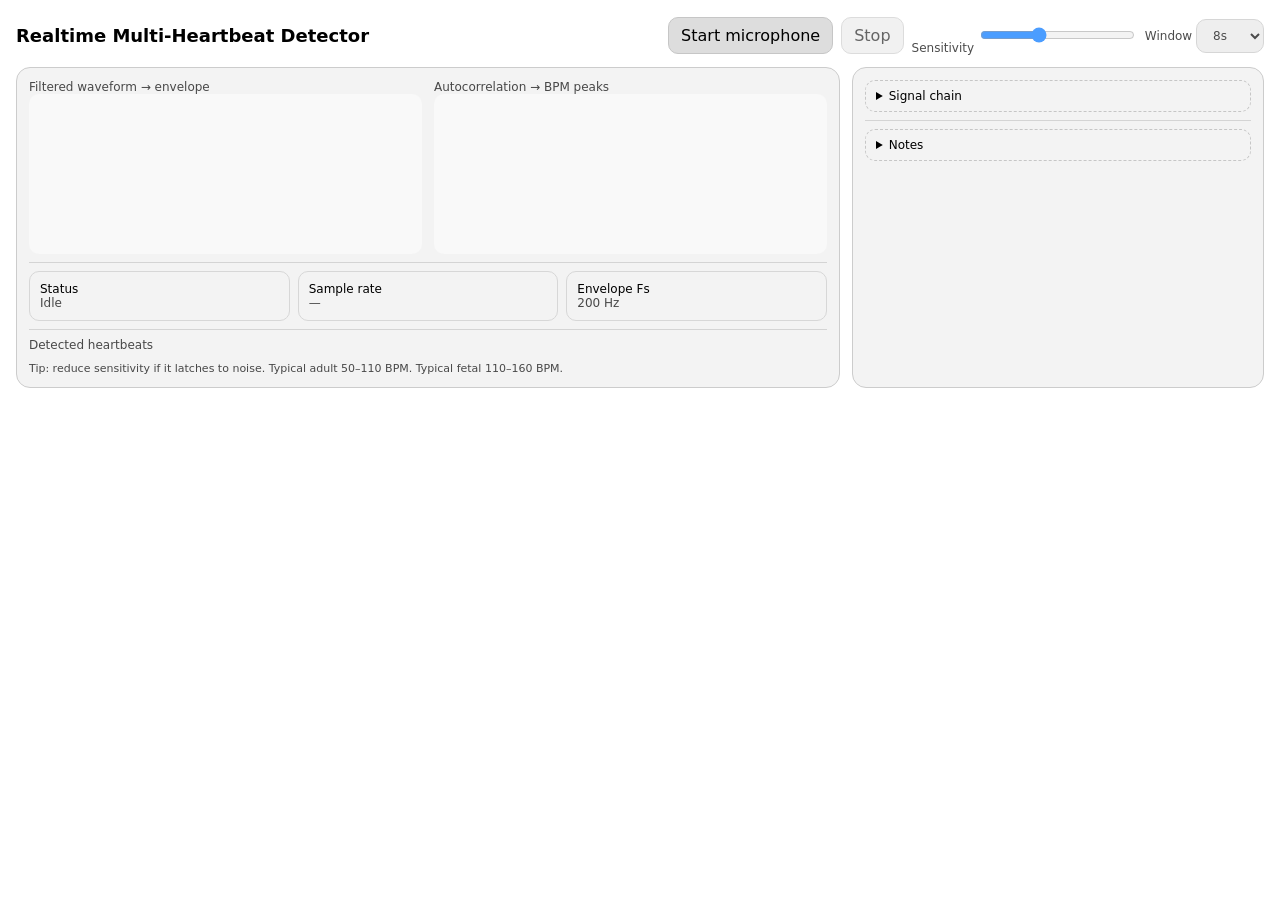
==== src/index.html @ e3c97d7a "Cleanup repo" ====
<!DOCTYPE html>
<html lang="en">
<head>
  <meta charset="utf-8" />
  <title>Realtime Multi-Heartbeat Detector (WebAudio)</title>
  <meta name="viewport" content="width=device-width,initial-scale=1" />
  <link rel="stylesheet" href="./styles.css" />
</head>
<body>
  <!-- Not a medical device. Demonstration only. Place mic close to chest or use stethoscope tube to mic adapter. -->
  <header>
    <h1>Realtime Multi-Heartbeat Detector</h1>
    <div class="controls">
      <button id="startBtn" class="primary">Start microphone</button>
      <button id="stopBtn" disabled>Stop</button>
      <label class="small muted">Sensitivity
        <input id="sens" type="range" min="0.5" max="2.0" step="0.01" value="1.0" />
      </label>
      <label class="small muted">Window
        <select id="winSec">
          <option value="6">6s</option>
          <option value="8" selected>8s</option>
          <option value="10">10s</option>
          <option value="12">12s</option>
        </select>
      </label>
    </div>
  </header>

  <div class="row">
    <div class="panel">
      <div class="grid">
        <div>
          <div class="small muted">Filtered waveform → envelope</div>
          <canvas id="wave"></canvas>
        </div>
        <div>
          <div class="small muted">Autocorrelation → BPM peaks</div>
          <canvas id="acf"></canvas>
        </div>
      </div>
      <div class="sep"></div>
      <div class="stats">
        <div class="stat small"><div>Status</div><div id="status" class="muted">Idle</div></div>
        <div class="stat small"><div>Sample rate</div><div id="sr" class="muted">—</div></div>
        <div class="stat small"><div>Envelope Fs</div><div id="efs" class="muted">200 Hz</div></div>
      </div>
      <div class="sep"></div>
      <div class="small muted">Detected heartbeats</div>
      <div id="beats" class="beats"></div>
      <div class="footer">Tip: reduce sensitivity if it latches to noise. Typical adult 50–110 BPM. Typical fetal 110–160 BPM.</div>
    </div>
    <div class="panel small">
      <details>
        <summary>Signal chain</summary>
        <ul>
          <li>Mic → high-pass 20 Hz → low-pass 150 Hz</li>
          <li>AudioWorklet extracts rectified, smoothed envelope at 200 Hz</li>
          <li>Sliding window autocorrelation → multi-peak pick in 40–210 BPM</li>
          <li>Harmonic suppression around ×2</li>
        </ul>
      </details>
      <div class="sep"></div>
      <details>
        <summary>Notes</summary>
        <ul>
          <li>Use quiet room. Touch mic to chest or surface coupled to body.</li>
          <li>Laptop mics often high-pass. External mic or stethoscope adapter helps.</li>
          <li>Demo only. Not for diagnosis.</li>
        </ul>
      </details>
    </div>
  </div>

  <script src="./app.js" defer></script>

</body>
</html>
---- src/styles.css ----
:root { color-scheme: dark light; }
* { box-sizing: border-box; }
body {
  margin: 0; padding: 16px; font-family: ui-sans-serif, system-ui, -apple-system, Segoe UI, Roboto, Arial, "Apple Color Emoji","Segoe UI Emoji";
  background: canvas; color: canvastext;
}
header { display:flex; align-items:center; justify-content:space-between; gap: 12px; flex-wrap: wrap; }
h1 { font-size: 18px; margin: 0; font-weight: 600; }
.controls { display:flex; gap:8px; align-items:center; flex-wrap: wrap; }
button, input[type="range"], select {
  border: 1px solid color-mix(in lch, canvastext 20%, canvas);
  background: color-mix(in lch, canvas 92%, canvastext);
  color: canvastext; border-radius: 10px; padding: 8px 12px; font: inherit;
}
button.primary { background: color-mix(in lch, canvastext 12%, canvas); }
button:disabled { opacity: .6; cursor: not-allowed; }
.row { display:grid; grid-template-columns: 1fr; gap: 12px; margin-top: 12px; }
@media (min-width: 900px) { .row { grid-template-columns: 2fr 1fr; } }
.panel {
  border: 1px solid color-mix(in lch, canvastext 18%, canvas);
  border-radius: 14px; padding: 12px; background: color-mix(in lch, canvas 96%, canvastext);
}
.grid { display:grid; grid-template-columns: 1fr; gap: 12px; }
@media (min-width: 720px) { .grid { grid-template-columns: 1fr 1fr; } }
canvas { width: 100%; height: 160px; display:block; border-radius: 10px; background: color-mix(in lch, canvas 98%, canvastext); }
.stats { display:grid; grid-template-columns: repeat(3, minmax(0,1fr)); gap:8px; }
.stat { padding:10px; border-radius:10px; background: color-mix(in lch, canvas 96%, canvastext); border: 1px solid color-mix(in lch, canvastext 14%, canvas); }
.beats { display:flex; gap:10px; flex-wrap: wrap; }
.chip {
  padding:10px 12px; border-radius: 999px; border:1px solid color-mix(in lch, canvastext 20%, canvas);
  background: color-mix(in lch, canvas 94%, canvastext); display:flex; align-items:center; gap:8px;
}
.bpm { font-weight:700; font-feature-settings:"tnum"; }
.conf { opacity:.8; font-size: 12px; }
.badge { font-size: 11px; padding: 2px 6px; border-radius: 8px; border:1px solid transparent; }
.ok { background: color-mix(in lch, green 15%, canvas); border-color: color-mix(in lch, green 25%, canvas); }
.warn { background: color-mix(in lch, orange 15%, canvas); border-color: color-mix(in lch, orange 25%, canvas); }
.err { background: color-mix(in lch, red 15%, canvas); border-color: color-mix(in lch, red 25%, canvas); }
.muted { opacity: .7 }
.sep { height:1px; background: color-mix(in lch, canvastext 15%, canvas); margin: 8px 0; }
.small { font-size: 12px; }
.footer { margin-top: 10px; font-size: 11px; opacity: .7 }
details { border: 1px dashed color-mix(in lch, canvastext 20%, canvas); border-radius: 10px; padding:8px 10px; }
summary { cursor: pointer; }
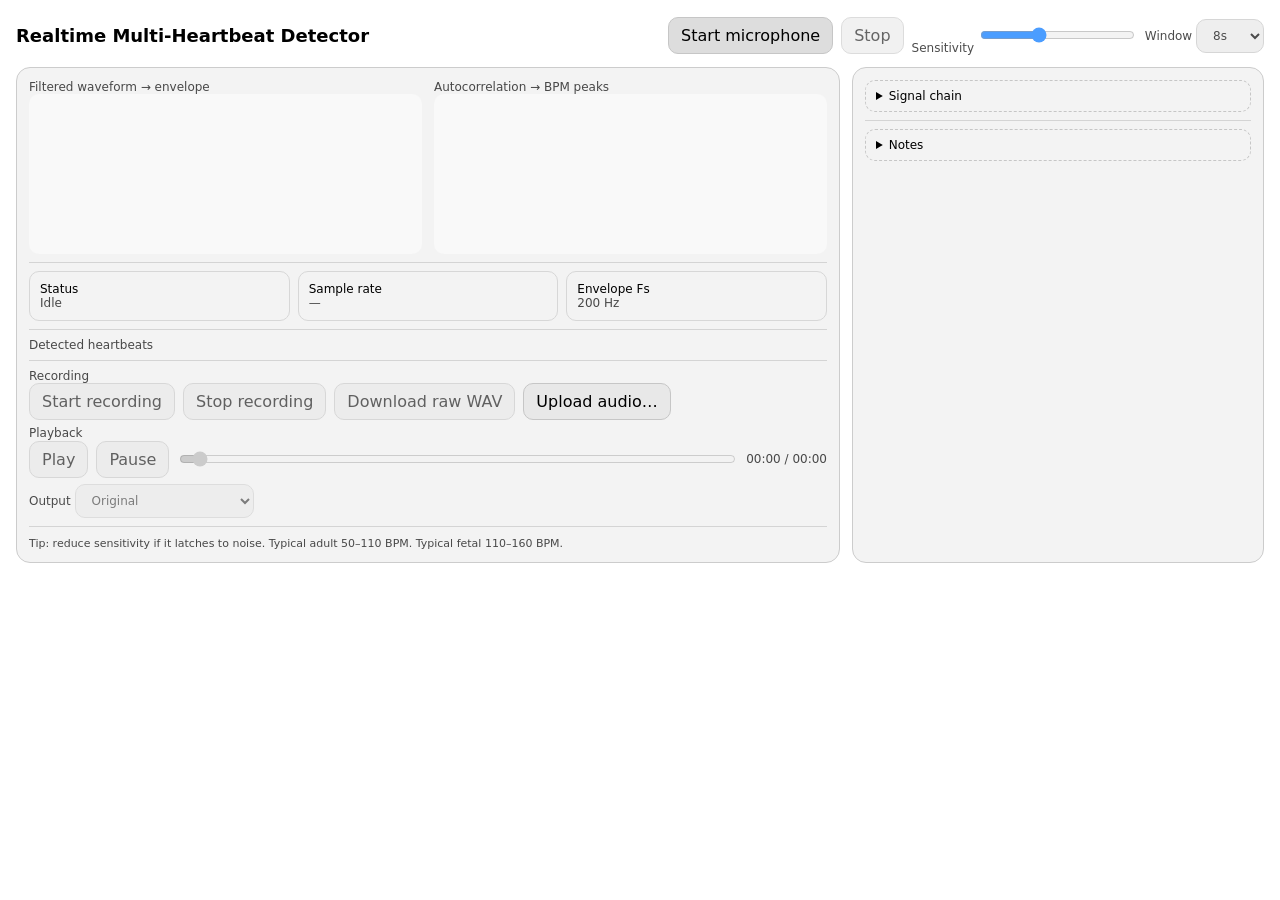
==== commit 8f155a23: "Add record options" ====
--- a/src/index.html
+++ b/src/index.html
@@ -48,6 +48,33 @@
       <div class="sep"></div>
       <div class="small muted">Detected heartbeats</div>
       <div id="beats" class="beats"></div>
+      <div class="sep"></div>
+      <div class="small muted">Recording</div>
+      <div class="record-controls">
+        <button id="recordBtn" disabled>Start recording</button>
+        <button id="stopRecordBtn" disabled>Stop recording</button>
+        <button id="downloadBtn" disabled>Download raw WAV</button>
+        <label class="file-btn">
+          <input id="uploadInput" type="file" accept=".wav,.mp3,.m4a,.aac,.flac,.ogg,.opus,audio/*" hidden>
+          <span>Upload audio…</span>
+        </label>
+      </div>
+      <div class="small muted">Playback</div>
+      <div class="playback-controls">
+        <div class="playback-row">
+          <button id="playBtn" disabled>Play</button>
+          <button id="pauseBtn" disabled>Pause</button>
+          <input id="seek" type="range" min="0" max="0" step="0.01" value="0" disabled>
+          <span id="playbackTime" class="small muted">00:00 / 00:00</span>
+        </div>
+        <label class="small muted">Output
+          <select id="outputMode" disabled>
+            <option value="original">Original</option>
+            <option value="augmented">Augmented heartbeat</option>
+          </select>
+        </label>
+      </div>
+      <div class="sep"></div>
       <div class="footer">Tip: reduce sensitivity if it latches to noise. Typical adult 50–110 BPM. Typical fetal 110–160 BPM.</div>
     </div>
     <div class="panel small">
--- a/src/styles.css
+++ b/src/styles.css
@@ -42,3 +42,14 @@
 .footer { margin-top: 10px; font-size: 11px; opacity: .7 }
 details { border: 1px dashed color-mix(in lch, canvastext 20%, canvas); border-radius: 10px; padding:8px 10px; }
 summary { cursor: pointer; }
+.record-controls, .playback-controls { display:flex; gap:8px; flex-wrap: wrap; align-items:center; margin-bottom: 6px; }
+.playback-controls { flex-direction: column; align-items:flex-start; gap:6px; }
+.playback-row { display:flex; gap:8px; align-items:center; width:100%; flex-wrap: wrap; }
+.playback-row input[type="range"] { flex: 1 1 160px; min-width: 120px; }
+.file-btn {
+  display:inline-flex; align-items:center; gap:6px;
+  border: 1px solid color-mix(in lch, canvastext 20%, canvas);
+  background: color-mix(in lch, canvas 92%, canvastext);
+  color: inherit; border-radius: 10px; padding: 8px 12px; cursor: pointer;
+}
+.file-btn span { pointer-events: none; }
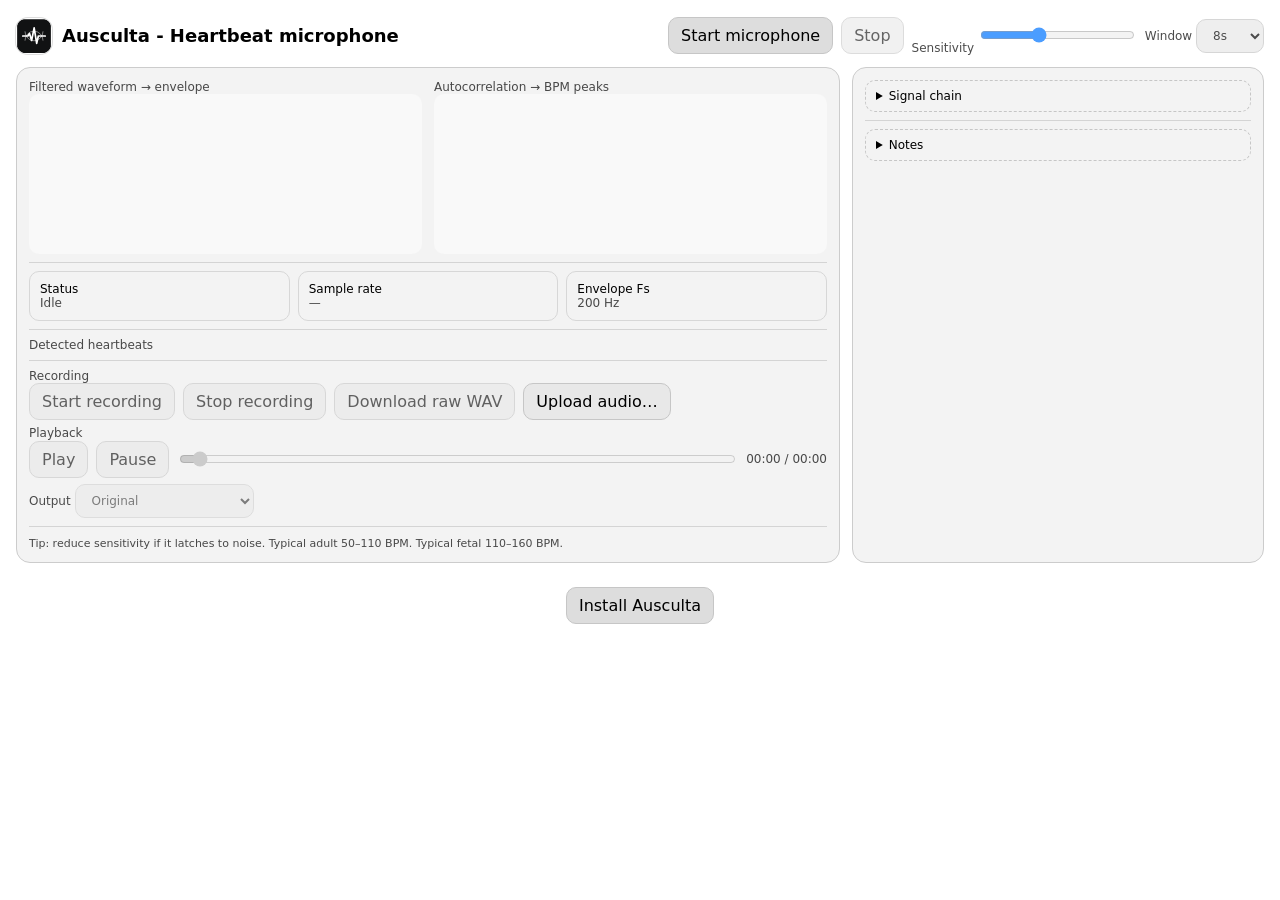
==== commit eb6ec618: "PWA App" ====
--- a/src/index.html
+++ b/src/index.html
@@ -2,14 +2,21 @@
 <html lang="en">
 <head>
   <meta charset="utf-8" />
-  <title>Realtime Multi-Heartbeat Detector (WebAudio)</title>
+  <title>Ausculta - Heartbeat microphone</title>
   <meta name="viewport" content="width=device-width,initial-scale=1" />
   <link rel="stylesheet" href="./styles.css" />
+  <link rel="icon" type="image/svg+xml" href="./icons/icon.svg" />
+  <link rel="apple-touch-icon" href="./icons/icon-180.png" />
+  <link rel="manifest" href="./manifest.json" />
+  <meta name="theme-color" content="#111213" />
 </head>
 <body>
   <!-- Not a medical device. Demonstration only. Place mic close to chest or use stethoscope tube to mic adapter. -->
   <header>
-    <h1>Realtime Multi-Heartbeat Detector</h1>
+    <h1 class="brand">
+      <img src="./icons/ausculta.svg" alt="Ausculta logo" width="36" height="36" loading="lazy">
+      <span>Ausculta - Heartbeat microphone</span>
+    </h1>
     <div class="controls">
       <button id="startBtn" class="primary">Start microphone</button>
       <button id="stopBtn" disabled>Stop</button>
@@ -99,6 +106,10 @@
     </div>
   </div>
 
+  <div class="install-strip" id="installStrip" hidden>
+    <button id="installPwaBtn" class="primary" type="button">Install Ausculta</button>
+  </div>
+
   <script src="./app.js" defer></script>
 
 </body>
--- a/src/styles.css
+++ b/src/styles.css
@@ -6,6 +6,8 @@
 }
 header { display:flex; align-items:center; justify-content:space-between; gap: 12px; flex-wrap: wrap; }
 h1 { font-size: 18px; margin: 0; font-weight: 600; }
+h1.brand { display:flex; align-items:center; gap:10px; }
+.brand img { width:36px; height:36px; border-radius:12px; box-shadow: 0 0 0 1px color-mix(in lch, canvastext 12%, canvas); }
 .controls { display:flex; gap:8px; align-items:center; flex-wrap: wrap; }
 button, input[type="range"], select {
   border: 1px solid color-mix(in lch, canvastext 20%, canvas);
@@ -53,3 +55,5 @@
   color: inherit; border-radius: 10px; padding: 8px 12px; cursor: pointer;
 }
 .file-btn span { pointer-events: none; }
+.install-strip { margin: 24px 0 0; display:flex; justify-content:center; }
+
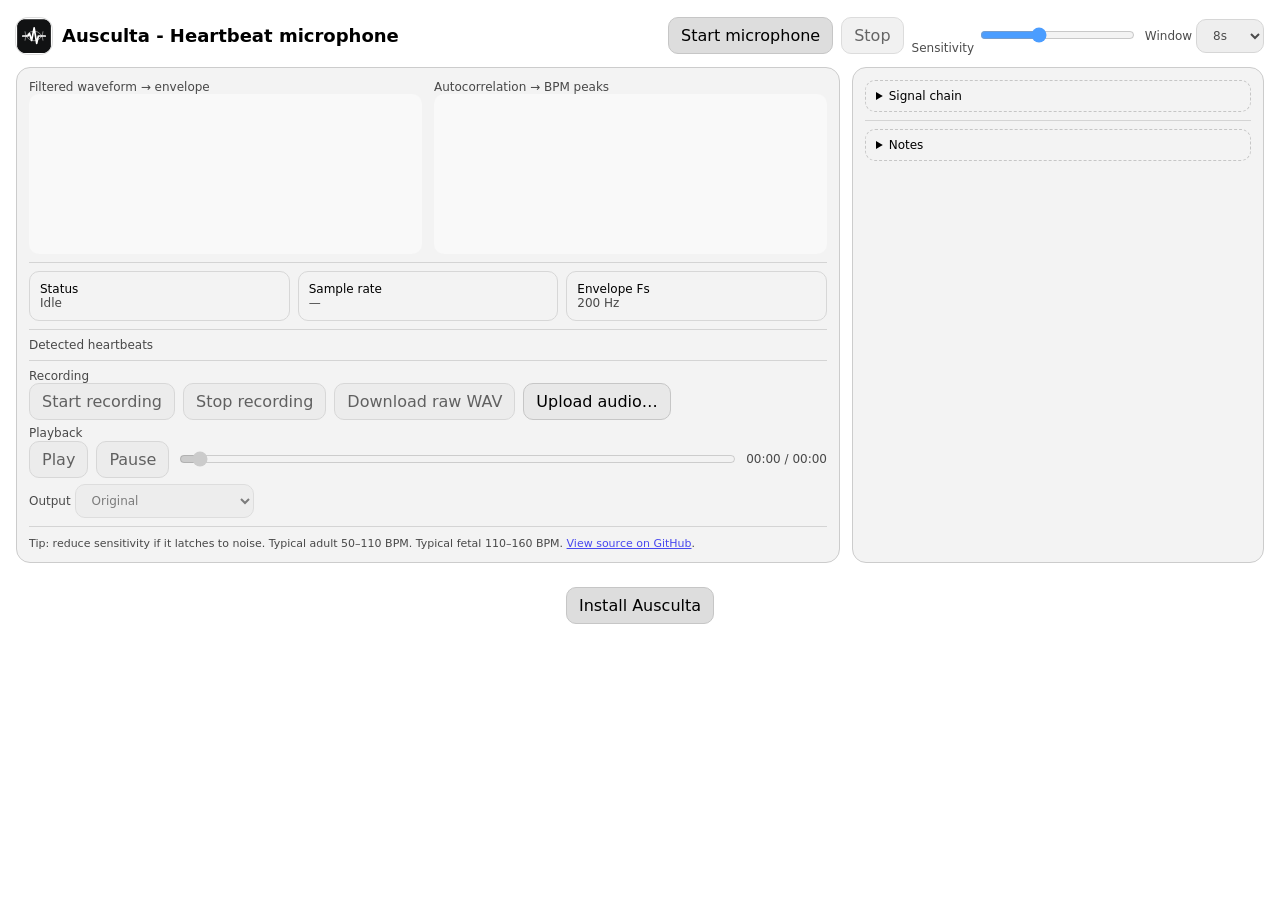
==== commit 7e3aca24: "Add link to repo" ====
--- a/src/index.html
+++ b/src/index.html
@@ -82,7 +82,7 @@
         </label>
       </div>
       <div class="sep"></div>
-      <div class="footer">Tip: reduce sensitivity if it latches to noise. Typical adult 50–110 BPM. Typical fetal 110–160 BPM.</div>
+      <div class="footer">Tip: reduce sensitivity if it latches to noise. Typical adult 50–110 BPM. Typical fetal 110–160 BPM. <a href="https://github.com/agusx1211/ausculta" target="_blank" rel="noreferrer noopener">View source on GitHub</a>.</div>
     </div>
     <div class="panel small">
       <details>
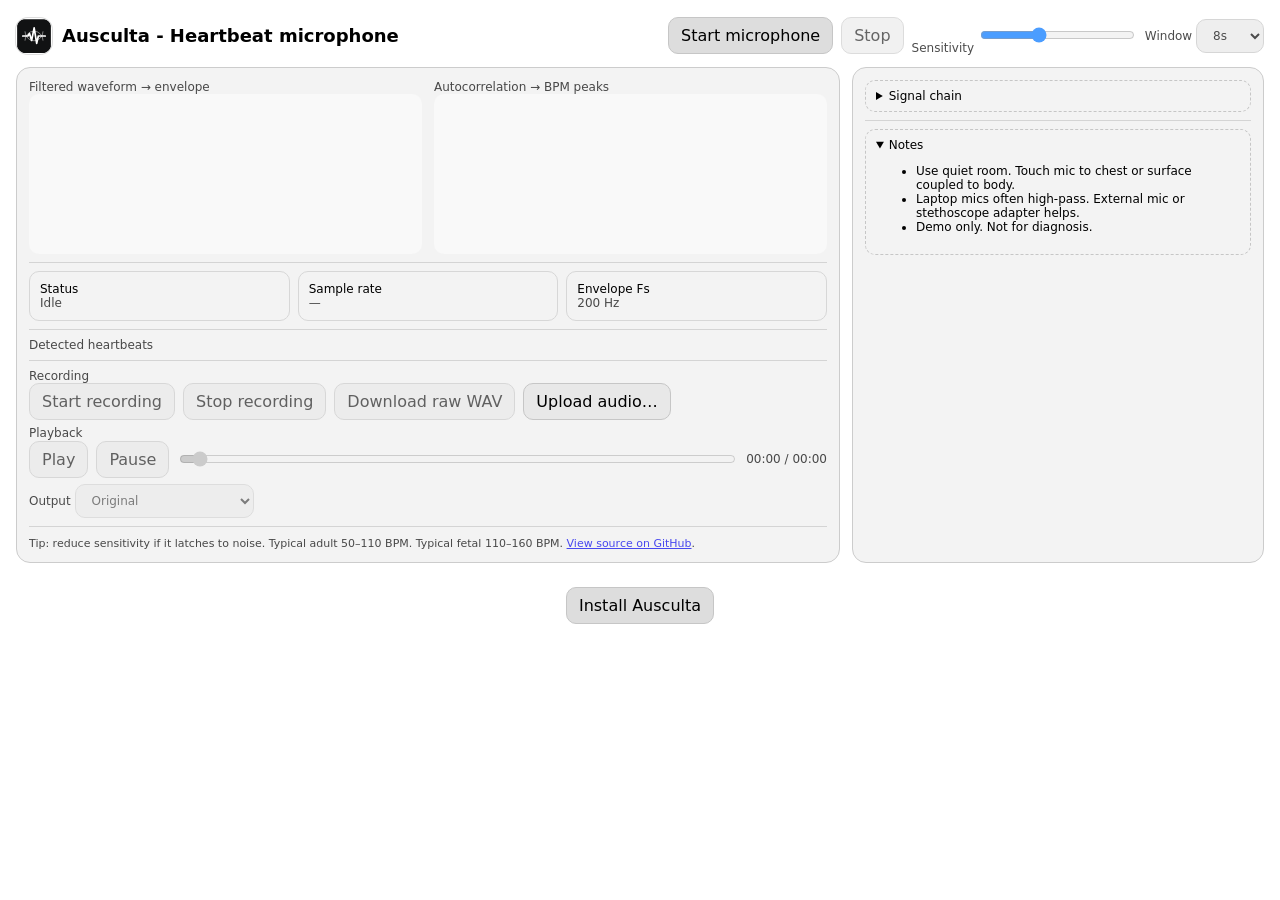
==== commit a705a604: "Open notes by default" ====
--- a/src/index.html
+++ b/src/index.html
@@ -95,7 +95,7 @@
         </ul>
       </details>
       <div class="sep"></div>
-      <details>
+      <details open>
         <summary>Notes</summary>
         <ul>
           <li>Use quiet room. Touch mic to chest or surface coupled to body.</li>
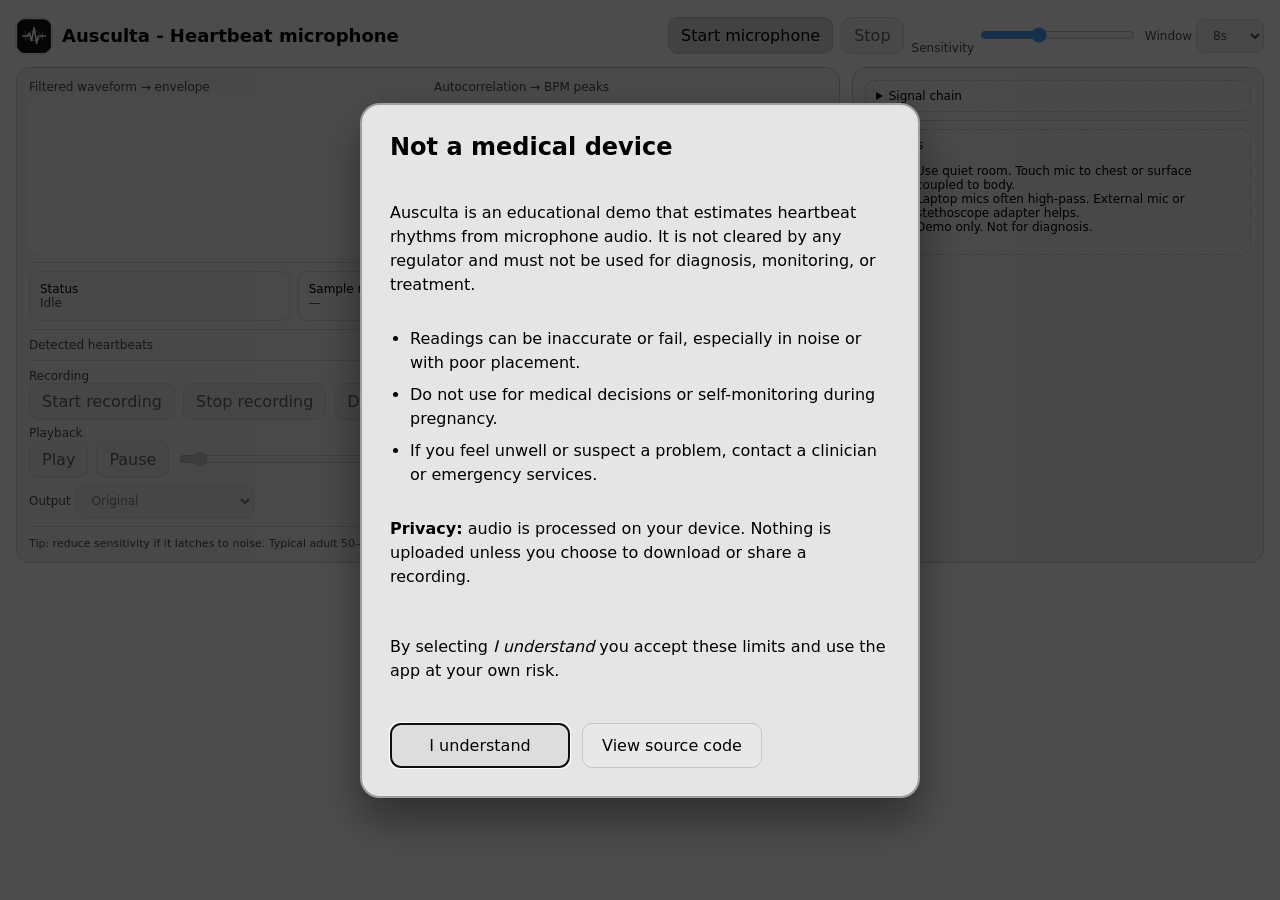
==== commit b860026d: "Add modal disclaimer" ====
--- a/src/index.html
+++ b/src/index.html
@@ -11,6 +11,25 @@
   <meta name="theme-color" content="#111213" />
 </head>
 <body>
+  <div id="disclaimerModal" class="disclaimer-modal" role="dialog" aria-modal="true" aria-labelledby="disclaimerTitle" aria-describedby="disclaimerDesc" hidden>
+    <div class="disclaimer-card">
+      <h2 id="disclaimerTitle">Not a medical device</h2>
+      <div id="disclaimerDesc" class="disclaimer-copy">
+        <p>Ausculta is an educational demo that estimates heartbeat rhythms from microphone audio. It is not cleared by any regulator and must not be used for diagnosis, monitoring, or treatment.</p>
+        <ul>
+          <li>Readings can be inaccurate or fail, especially in noise or with poor placement.</li>
+          <li>Do not use for medical decisions or self-monitoring during pregnancy.</li>
+          <li>If you feel unwell or suspect a problem, contact a clinician or emergency services.</li>
+        </ul>
+        <p><strong>Privacy:</strong> audio is processed on your device. Nothing is uploaded unless you choose to download or share a recording.</p>
+        <p>By selecting <em>I understand</em> you accept these limits and use the app at your own risk.</p>
+      </div>
+      <div class="disclaimer-actions">
+        <button id="disclaimerAcceptBtn" class="primary" type="button">I understand</button>
+        <button id="disclaimerSourceBtn" type="button">View source code</button>
+      </div>
+    </div>
+  </div>
   <!-- Not a medical device. Demonstration only. Place mic close to chest or use stethoscope tube to mic adapter. -->
   <header>
     <h1 class="brand">
--- a/src/styles.css
+++ b/src/styles.css
@@ -14,6 +14,7 @@
   background: color-mix(in lch, canvas 92%, canvastext);
   color: canvastext; border-radius: 10px; padding: 8px 12px; font: inherit;
 }
+button:not(:disabled) { cursor: pointer; }
 button.primary { background: color-mix(in lch, canvastext 12%, canvas); }
 button:disabled { opacity: .6; cursor: not-allowed; }
 .row { display:grid; grid-template-columns: 1fr; gap: 12px; margin-top: 12px; }
@@ -57,3 +58,57 @@
 .file-btn span { pointer-events: none; }
 .install-strip { margin: 24px 0 0; display:flex; justify-content:center; }
 
+[hidden] { display: none !important; }
+
+.disclaimer-modal {
+  position: fixed;
+  inset: 0;
+  display: flex;
+  align-items: center;
+  justify-content: center;
+  padding: 16px;
+  background: color-mix(in lch, canvastext 70%, transparent);
+  z-index: 9999;
+}
+.disclaimer-card {
+  width: min(560px, 100%);
+  padding: 28px;
+  border-radius: 20px;
+  border: 2px solid color-mix(in lch, canvastext 35%, canvas);
+  background: color-mix(in lch, canvas 90%, canvastext 8%);
+  color: canvastext;
+  text-align: left;
+  display: flex;
+  flex-direction: column;
+  gap: 24px;
+  max-height: calc(100vh - 48px);
+  overflow-y: auto;
+  box-shadow: 0 22px 45px color-mix(in lch, canvastext 40%, transparent);
+}
+.disclaimer-card h2 {
+  font-size: 24px;
+  margin: 0;
+}
+.disclaimer-copy {
+  font-size: 16px;
+  line-height: 1.5;
+  display: grid;
+  gap: 14px;
+}
+.disclaimer-copy ul { margin: 0; padding-left: 20px; }
+.disclaimer-copy li { margin-bottom: 8px; }
+.disclaimer-copy li:last-child { margin-bottom: 0; }
+.disclaimer-actions {
+  display: flex;
+  gap: 12px;
+  justify-content: flex-start;
+  flex-wrap: wrap;
+}
+.disclaimer-actions button {
+  min-width: 180px;
+  font-size: 16px;
+  padding: 12px 18px;
+}
+body.disclaimer-open {
+  overflow: hidden;
+}
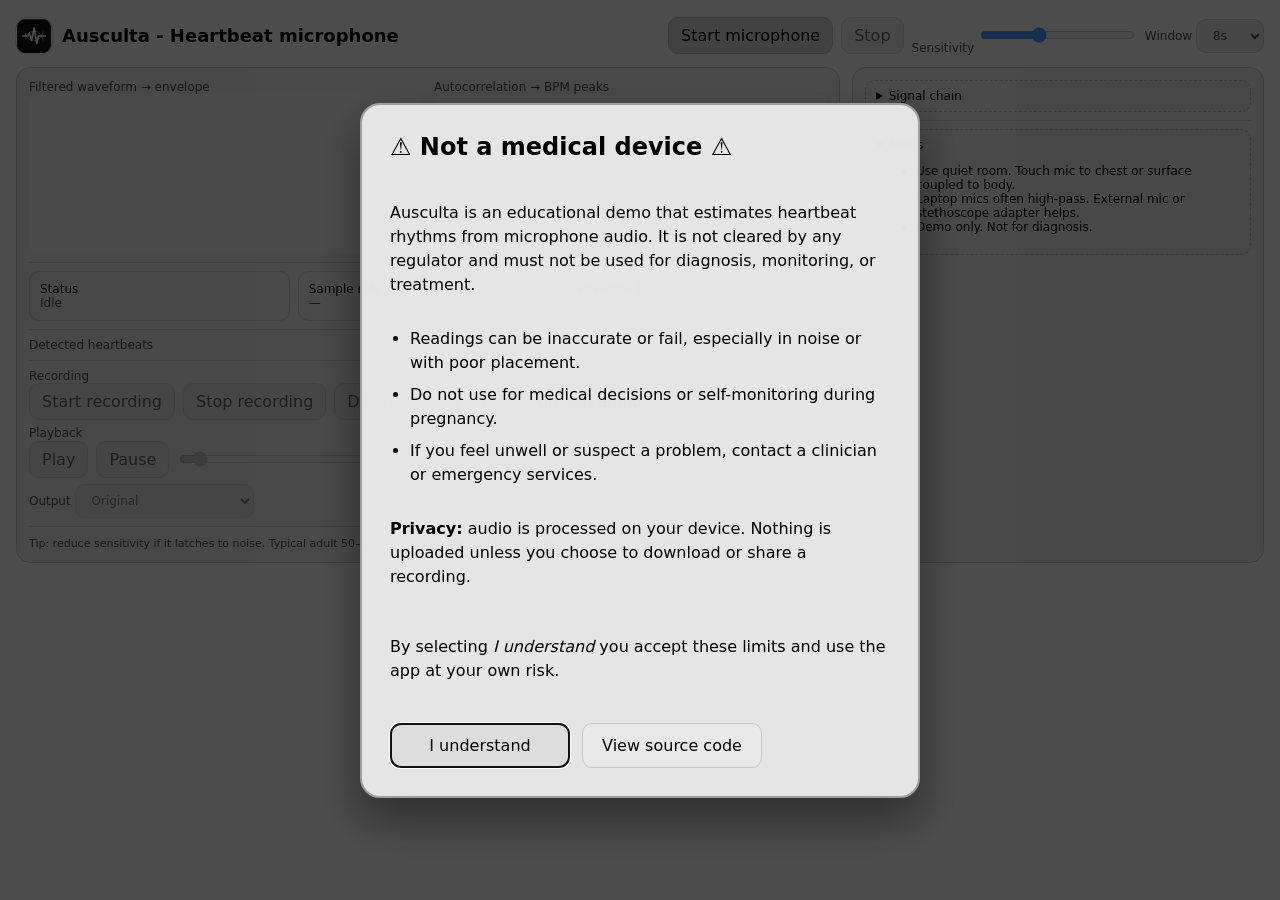
==== commit f82118c8: "Add emojis to warning" ====
--- a/src/index.html
+++ b/src/index.html
@@ -13,7 +13,7 @@
 <body>
   <div id="disclaimerModal" class="disclaimer-modal" role="dialog" aria-modal="true" aria-labelledby="disclaimerTitle" aria-describedby="disclaimerDesc" hidden>
     <div class="disclaimer-card">
-      <h2 id="disclaimerTitle">Not a medical device</h2>
+      <h2 id="disclaimerTitle">⚠️ Not a medical device ⚠️</h2>
       <div id="disclaimerDesc" class="disclaimer-copy">
         <p>Ausculta is an educational demo that estimates heartbeat rhythms from microphone audio. It is not cleared by any regulator and must not be used for diagnosis, monitoring, or treatment.</p>
         <ul>
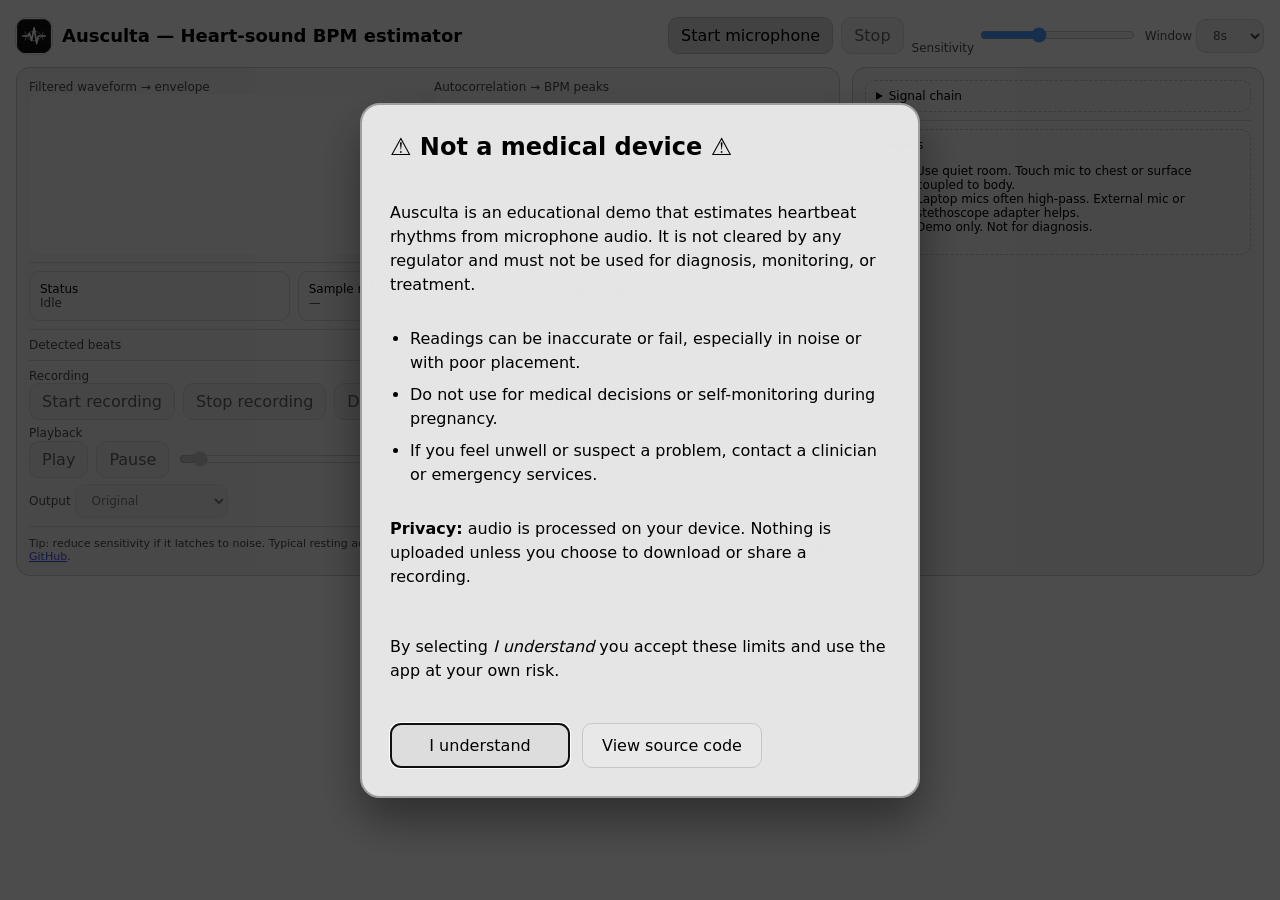
==== commit 922e4899: "Regulatory changes" ====
--- a/src/index.html
+++ b/src/index.html
@@ -2,7 +2,7 @@
 <html lang="en">
 <head>
   <meta charset="utf-8" />
-  <title>Ausculta - Heartbeat microphone</title>
+  <title>Ausculta — Heart-sound BPM estimator</title>
   <meta name="viewport" content="width=device-width,initial-scale=1" />
   <link rel="stylesheet" href="./styles.css" />
   <link rel="icon" type="image/svg+xml" href="./icons/icon.svg" />
@@ -34,7 +34,7 @@
   <header>
     <h1 class="brand">
       <img src="./icons/ausculta.svg" alt="Ausculta logo" width="36" height="36" loading="lazy">
-      <span>Ausculta - Heartbeat microphone</span>
+      <span>Ausculta — Heart-sound BPM estimator</span>
     </h1>
     <div class="controls">
       <button id="startBtn" class="primary">Start microphone</button>
@@ -72,7 +72,7 @@
         <div class="stat small"><div>Envelope Fs</div><div id="efs" class="muted">200 Hz</div></div>
       </div>
       <div class="sep"></div>
-      <div class="small muted">Detected heartbeats</div>
+      <div class="small muted">Detected beats</div>
       <div id="beats" class="beats"></div>
       <div class="sep"></div>
       <div class="small muted">Recording</div>
@@ -96,12 +96,12 @@
         <label class="small muted">Output
           <select id="outputMode" disabled>
             <option value="original">Original</option>
-            <option value="augmented">Augmented heartbeat</option>
+            <option value="augmented">Augmented beats</option>
           </select>
         </label>
       </div>
       <div class="sep"></div>
-      <div class="footer">Tip: reduce sensitivity if it latches to noise. Typical adult 50–110 BPM. Typical fetal 110–160 BPM. <a href="https://github.com/agusx1211/ausculta" target="_blank" rel="noreferrer noopener">View source on GitHub</a>.</div>
+      <div class="footer">Tip: reduce sensitivity if it latches to noise. Typical resting adult ~50–110 BPM. A fast band is often ~110–160 BPM. Not medical. <a href="https://github.com/agusx1211/ausculta" target="_blank" rel="noreferrer noopener">View source on GitHub</a>.</div>
     </div>
     <div class="panel small">
       <details>
